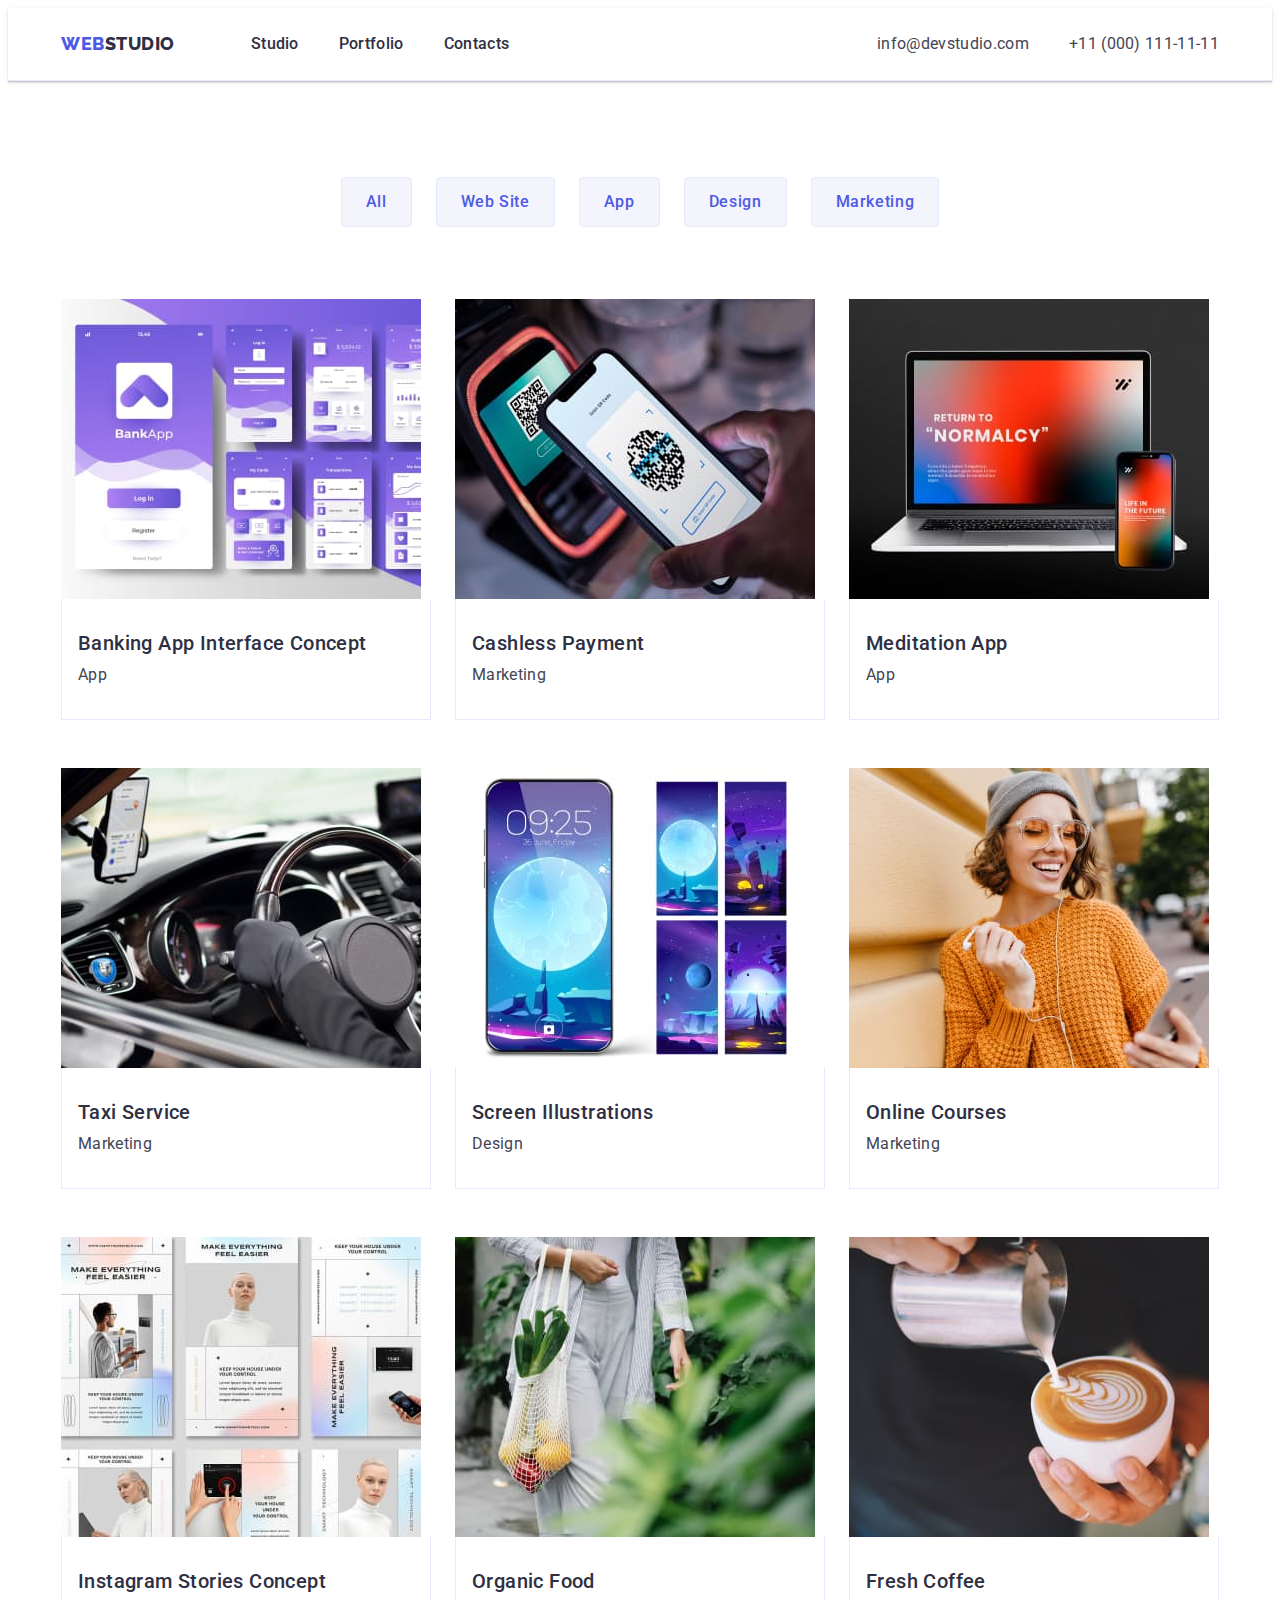
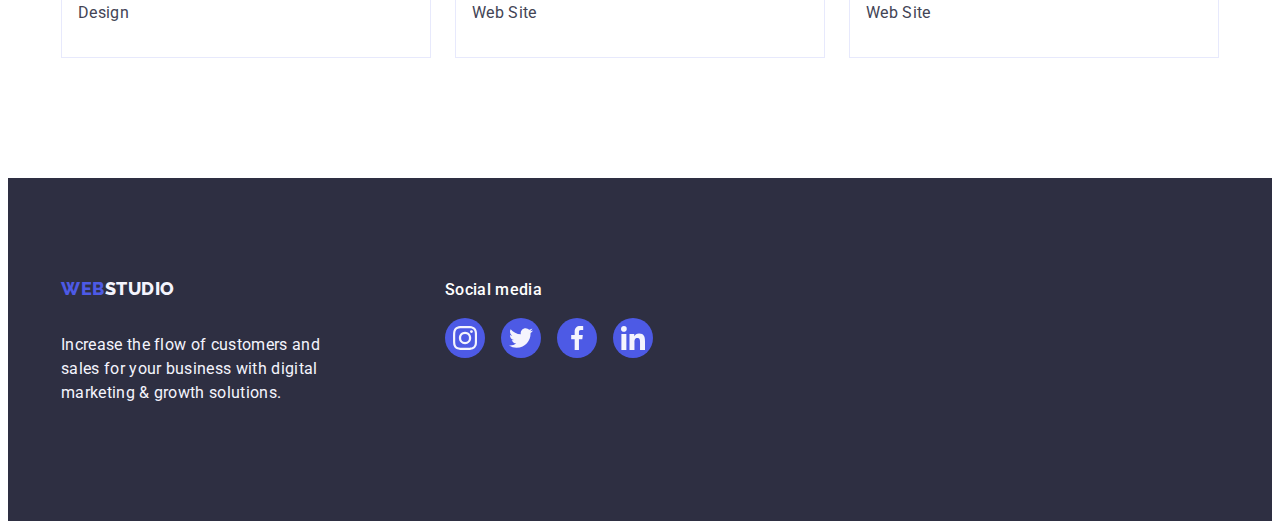
==== portfolio.html @ 21f04bcf "Initial commit" ====
<!DOCTYPE html>
<html lang="en">

<head>
    <meta charset="UTF-8">
    <meta name="viewport" content="width=device-width, initial-scale=1.0">
    <title>Portfolio</title>
    <link rel="preconnect" href="https://fonts.googleapis.com">
    <link rel="preconnect" href="https://fonts.gstatic.com" crossorigin>
    <link href="https://fonts.googleapis.com/css2?family=Raleway:wght@800&family=Roboto:wght@400;500;700;900&display=swap" rel="stylesheet">
    <link rel="stylesheet" href="https://cdnjs.cloudflare.com/ajax/libs/modern-normalize/2.0.0/modern-normalize.min.css" integrity="sha512-4xo8blKMVCiXpTaLzQSLSw3KFOVPWhm/TRtuPVc4WG6kUgjH6J03IBuG7JZPkcWMxJ5huwaBpOpnwYElP/m6wg==" crossorigin="anonymous" referrerpolicy="no-referrer" />
    <link rel="stylesheet" href="./css/styles.css"/>
</head>

<body>
    <header class="header">
        <div class="container header-container">
            <nav class="navigation">
                <a href="./index.html" class="logo link">Web<span class="studio-header">Studio</span></a>
                <ul class="list-menu">
                    <li>
                        <a href="./index.html" class="menu link">Studio</a>
                    </li>
                    <li>
                        <a href="./portfolio.html" class=" menu link">Portfolio</a>
                    </li>
                    <li>
                        <a href="./" class="menu link">Contacts</a>
                    </li>
                </ul>
            </nav>
            <address class="address">
                <ul class="list-contact">
                    <li>
                    <a href="mailto:info@devstudio.com" class="address-link link">info@devstudio.com</a>
                    </li>
                    <li>
                    <a href="tel:+110001111111" class="address-link link">+11 (000) 111-11-11</a>
                    </li>
                </ul>
            </address>
        </div>
    </header>

    <main>
        <section class="section-portfolio">
            <div class="container">
                <h1 class="visually-hidden">Portfolio examples</h1>
                <ul class="filter-buttons">
                <li><button type="button" class="button-add list-item">All</button></li>
                <li><button type="button" class="button-add list-item">Web Site</button></li>
                <li><button type="button" class="button-add list-item">App</button></li>
                <li><button type="button" class="button-add list-item">Design</button></li>
                <li><button type="button" class="button-add list-item">Marketing</button></li>
                </ul>
    
                <ul class="examples">
                    <li class="list-item-ex">
                        <a href="./" class="link list-item-ex-link"><img src="./images/port1.jpg" alt="Screenshots of the bank's mobile app with a purple and white interface" width="360" height="300" />
                            <div class="example">
                                <h2 class="heading-third">Banking App Interface Concept</h2>
                                <p class="paragraph">App</p>
                            </div>
                        </a>
                    </li>
                    <li class="list-item-ex">
                        <a href="./" class="link list-item-ex-link"><img src="./images/port2.jpg" alt="A hand holding a phone with turned on QR code reading application" width="360" height="300" />
                            <div class="example">
                                <h2 class="heading-third">Cashless Payment</h2>
                                <p class="paragraph">Marketing</p>
                            </div>
                        </a>
                    </li>
                    <li class="list-item-ex">
                        <a href="./" class="link list-item-ex-link"><img src="./images/port3.jpg" alt="Laptop and phone running an application with a red background" width="360" height="300" />
                            <div class="example">
                                <h2 class="heading-third">Meditation App</h2>
                                <p class="paragraph">App</p>
                            </div>
                        </a>
                    </li>
                    <li class="list-item-ex">
                        <a href="./" class="link list-item-ex-link"><img src="./images/port4.jpg" alt="Gloved hands holding the steering wheel in a car" width="360" height="300" />
                            <div class="example">
                                <h2 class="heading-third">Taxi Service</h2>
                                <p class="paragraph">Marketing</p>
                            </div>
                        </a>
                    </li>
                    <li class="list-item-ex">
                        <a href="./" class="link list-item-ex-link"><img src="./images/port5.jpg" alt="Phone and screenshots showing the Moon and a space theme and in purple and blue colors" width="360" height="300" />
                            <div class="example">
                                <h2 class="heading-third">Screen Illustrations</h2>
                                <p class="paragraph">Design</p>
                            </div>
                        </a>
                    </li>
                    <li class="list-item-ex">
                        <a href="./" class="link list-item-ex-link"><img src="./images/port6.jpg" alt="Smiling girl with glasses and a yellow sweater holding a phone" width="360" height="300" />
                            <div class="example">
                                <h2 class="heading-third">Online Courses</h2>
                                <p class="paragraph">Marketing</p>
                            </div>
                        </a>
                    </li>
                    <li class="list-item-ex">
                        <a href="./" class="link list-item-ex-link"><img src="./images/port7.jpg" alt="Phone screenshots in bright colors showing people photos and descriptions" width="360" height="300" />
                            <div class="example">
                                <h2 class="heading-third">Instagram Stories Concept</h2>
                                <p class="paragraph">Design</p>
                            </div>    
                    </a>
                    </li>
                    <li class="list-item-ex">
                        <a href="./" class="link list-item-ex-link"><img src="./images/port8.jpg" alt="Part of a person dressed in white holding a bag with fruits and vegetables" width="360" height="300" />
                            <div class="example">
                                <h2 class="heading-third">Organic Food</h2>
                                <p class="paragraph">Web Site</p>
                            </div>    
                        </a>
                    </li>
                    <li class="list-item-ex">
                        <a href="./" class="link list-item-ex-link"><img src="./images/port9.jpg" alt="Hand of a barista making a pattern with cream in a cup of coffee" width="360" height="300" />
                            <div class="example">
                                <h2 class="heading-third">Fresh Coffee</h2>
                                <p class="paragraph">Web Site</p>
                            </div>
                        </a>
                    </li>
                </ul>
            </div>
        </section>
    </main>

    <footer class="footer">
        <div class="container footer-flex">
            <div class="container-footer">
            <a href="./index.html" class="logo link link-footer">Web<span class="studio-footer">Studio</span></a>
            <p class="text-footer">Increase the flow of customers and sales for your business with digital marketing & growth solutions.</p>
            </div>
            <div class="container-footmedia">
                <p class="social-media">Social media</p>
                <ul class="list-footmedia">
                    <li class="footmedia"><a href="./" class="footmedia-link">
                        <svg class="icon-footmedia-fill" width="24" height="24">
                            <use href="./images/icons.svg#icon-media1"></use>
                        </svg>
                    </a></li>
                    <li class="footmedia"><a href="./" class="footmedia-link">
                        <svg class="icon-footmedia-fill" width="24" height="24">
                            <use href="./images/icons.svg#icon-media2"></use>
                        </svg>
                    </a></li>
                    <li class="footmedia"><a href="./" class="footmedia-link">
                        <svg class="icon-footmedia-fill" width="24" height="24">
                            <use href="./images/icons.svg#icon-media3"></use>
                        </svg>
                    </a></li>
                    <li class="footmedia"><a href="./" class="footmedia-link">
                        <svg class="icon-footmedia-fill" width="24" height="24">
                            <use href="./images/icons.svg#icon-media4"></use>
                        </svg>
                    </a></li>
                </ul>
            </div>
        </div>
    </footer>
</body>

</html>
---- css/styles.css ----
:root {
    --CORNFLOWER: #E7E9FC;
    --IRIS: #4D5AE5;
    --NAVY-BLUE: #2E2F42;
    --LIGHTSLATE: #8E8F99;
    --SLATE: #434455;
    --WHITE: #FFFFFF;
    --CLOUD: #F4F4FD;
    --OCEAN: #404BBF;
    --GREY: #2E2F4270;
    --GREEN: #31D0AA;
}

body {
    font-family: 'Roboto', sans-serif;
    color: var(--SLATE);
    background-color: var(--WHITE);
}

.section {
    padding: 120px 0;
}

.section.advantages {
    padding: 120px 0 0 0;
}

.container {
    width: 1158px;
    margin: 0 auto;
    padding: 0 15px;
}

.header-container {
    display: flex;
    justify-content: space-between;
    height: 72px;
    align-items: center;
}

.header {
    border-bottom: 1px solid var(--CORNFLOWER);
    box-shadow: 0px 2px 1px rgba(46, 47, 66, 0.08), 0px 1px 1px rgba(46, 47, 66, 0.16), 0px 1px 6px rgba(46, 47, 66, 0.08);
}

.navigation {
    display: flex;
    align-items: center;
}

.list-menu {
    display: flex;
    gap: 40px;
}

.list-contact {
    display: flex;
    gap: 40px;
}

.link {
    text-decoration: none;
    color: var(--NAVY-BLUE);
    font-size: 16px;
    font-weight: 500;
    line-height: 1.5;
    letter-spacing: 0.02em;
}

.link:hover,
.link:focus {
    color: var(--OCEAN);
}

.logo {
    font-family: 'Raleway', sans-serif;
    color: var(--IRIS);
    font-size: 18px;
    font-weight: 800;
    line-height: 1.17;
    letter-spacing: 0.03em;
    text-transform: uppercase;
    text-decoration: none;
    margin-right: 76px;
}

.studio-header {
    color: var(--NAVY-BLUE);
}

ul {
    list-style-type: none;
    display: flex;
    margin: 0;
    padding: 0;
}

.list-advantages {
    display: flex;
    gap: 24px;
}

.list-item-adv {
    width: calc((100% - 72px) / 4);
}

.menu {
    color: var(--NAVY-BLUE);
    font-size: 16px;
    font-weight: 500;
    line-height: 1.5;
    letter-spacing: 0.02em;
    padding: 24px 0;
}

.address {
    font-style: normal;
}

.address-link {
    color: var(--SLATE);
    text-decoration: none;
    font-size: 16px;
    font-weight: 400;
    line-height: 1.5;
    letter-spacing: 0.02em;
}

.address-link:hover,
.address-link:focus {
    color: var(--OCEAN);
}

.heading-first {
    color: var(--WHITE);
    text-align: center;
    font-size: 56px;
    font-weight: 700;
    line-height: 1.07;
    letter-spacing: 0.02em;
    max-width: 496px;
    margin: 0 auto 48px auto;
}

.list-doing {
    display: flex;
    gap: 24px;
}

.list-item-do {
    width: calc((100% - 48px) / 3);
}

.heading-second {
    color: var(--NAVY-BLUE);
    text-align: center;
    font-size: 36px;
    font-weight: 700;
    line-height: 1.11;
    letter-spacing: 0.02em;
    text-transform: capitalize;
    margin-top: 0;
    margin-bottom: 72px;
}

.heading-third {
    color: var(--NAVY-BLUE);
    font-size: 20px;
    font-weight: 500;
    line-height: 1.2;
    letter-spacing: 0.02em;
    margin-top: 0;
    margin-bottom: 8px;
}

.paragraph {
    color: var(--SLATE);
    font-size: 16px;
    font-weight: 400;
    line-height: 1.5;
    letter-spacing: 0.02em;
    margin: 0;
}

.our-team {
    background-color: var(--CLOUD);
}

.list-team {
    display: flex;
    gap: 24px;
}

.list-item-team {
    width: calc((100% - 72px) / 4);
    border-radius: 0px 0px 4px 4px;
}

.cards {
    background-color: var(--WHITE);
    box-shadow: 0px 2px 1px 0px rgba(46, 47, 66, 0.08), 0px 1px 1px 0px rgba(46, 47, 66, 0.16), 0px 1px 6px 0px rgba(46, 47, 66, 0.08);
}

.card {
    display: flex;
    flex-direction: column;
    align-items: center;
    border: 1px solid var(--CORNFLOWER);
    border-top: none;
    padding: 32px 0;
}

.center {
    text-align: center;
}

img {
    display: block;
}

.main-view {
    background-image: linear-gradient(rgba(46, 47, 66, 0.7), rgba(46, 47, 66, 0.7)), url(../images/background.jpg);
    background-position: center;
    background-repeat: no-repeat;
    background-size: cover;
    padding: 188px 0;
    max-width: 1440px;
    margin-left: auto;
    margin-right: auto;
}

.button-main {
    font-family: 'Roboto', sans-serif;
    background-color: var(--IRIS);
    color: var(--WHITE);
    font-size: 16px;
    font-weight: 500;
    line-height: 1.5;
    letter-spacing: 0.04em;
    cursor: pointer;
    display: block;
    min-width: 169px;
    height: 56px;
    border: none;
    border-radius: 4px;
    margin: 0 auto;
}

.button-main:hover,
.button-main:focus {
    background-color: var(--OCEAN);
}

.icon-adv {
    display: flex;
    align-items: center;
    justify-content: center;
    height: 112px;
    background-color: var(--CLOUD);
    border-radius: 4px;
    margin-bottom: 8px;
}

.list-media {
    display: flex;
    justify-content: center;
    gap: 24px;
    margin-top: 8px;
}

.icon-media {
    width: 40px;
    height: 40px;
}

.icon-media-link {
    width: 100%;
    height: 100%;
    background-color: var(--IRIS);
    border-radius: 50%;
    display: flex;
    justify-content: center;
    align-items: center;
}

.icon-media-fill {
    fill: var(--CLOUD);
}

.icon-media-link:hover,
.icon-media-link:focus {
    background-color: var(--OCEAN);
}

.list-clients {
    display: flex;
    gap: 24px;
}

.client {
    width: calc((100% - 120px) / 6);
    height: 88px;
}

.icon-client-link {
    width: 100%;
    height: 100%;
    border: 1px solid var(--LIGHTSLATE);
    border-radius: 4px;
    display: flex;
    justify-content: center;
    align-items: center;
    color: var(--LIGHTSLATE);
}

.icon-client {
    fill: currentColor;
}

.icon-client-link:hover,
.icon-client-link:focus,
.icon-client-link:active {
   border-color: var(--OCEAN);
   color: var(--OCEAN);
}

.footer-flex {
    display: flex;
    align-items: baseline;
}

.container-footer {
    margin-right: 120px;
}

.container-footmedia {
    margin: 0;
}

.list-footmedia {
    display: flex;
    gap: 16px;
}

.footmedia {
    height: 40px;
    width: 40px;
}

.footmedia-link {
    width: 100%;
    height: 100%;
    background-color: var(--IRIS);
    border-radius: 50%;
    display: flex;
    justify-content: center;
    align-items: center;
}

.footmedia-link:hover,
.footmedia-link:focus,
.footmedia-link:active {
    background-color: var(--GREEN);
}

.icon-footmedia-fill {
    fill: var(--CLOUD);
}

.social-media {
    font-size: 16px;
    font-weight: 500;
    line-height: 1.5;
    letter-spacing: 0.02em;
    color: #FFFFFF;
    margin-bottom: 16px;
    margin-top: 0;
}

.section-portfolio {
    padding: 96px 0 120px 0;
}

.filter-buttons {
    display: flex;
    justify-content: center;
    align-items: flex-start;
    gap: 24px;
    margin-bottom: 72px;
}

.button-add {
    font-family: 'Roboto', sans-serif;
    background-color: var(--CLOUD);
    color: var(--IRIS);
    font-size: 16px;
    font-weight: 500;
    line-height: 1.5;
    letter-spacing: 0.04em;
    cursor: pointer;
    display: flex;
    padding: 12px 24px;
    justify-content: center;
    align-items: center;
    border: 1px solid var(--CORNFLOWER);
    border-radius: 4px;
}

.button-add:hover,
.button-add:focus,
.button-add:active {
    color: var(--WHITE);
    background-color: var(--OCEAN);
    border: 1px solid transparent;
    box-shadow: 0px 3px 1px rgba(0, 0, 0, 0.1), 0px 2px 1px rgba(0, 0, 0, 0.08), 0px 2px 2px rgba(0, 0, 0, 0.12);
    
}

.examples {
    display: flex;
    flex-wrap: wrap;
    column-gap: 24px;
    row-gap: 48px;
}

.list-item-ex-link {
    display: block;
}

.list-item-ex-link:hover,
.list-item-ex-link:focus {
box-shadow: 0px 1px 6px rgba(46, 47, 66, 0.08), 0px 1px 1px rgba(46, 47, 66, 0.16), 0px 2px 1px rgba(46, 47, 66, 0.08);
}

.list-item-ex {
    width: calc((100% - 48px) / 3);
}

.example {
    border: 1px solid var(--CORNFLOWER);
    border-top: none;
    padding: 32px 16px;
}

.footer {
    background-color: var(--NAVY-BLUE);
    color: var(--CLOUD);
    line-height: 1.5;
    letter-spacing: 0.02em;
    padding: 100px 0;
}

.studio-footer,
.text-footer {
    color: var(--CLOUD);
    margin-top: 17.5px;
}

.text-footer {
    width: 264px;
}

.visually-hidden {
    position: absolute;
    width: 1px;
    height: 1px;
    margin: -1px;
    border: 0;
    padding: 0;
    white-space: nowrap;
    clip-path: inset(100%);
    clip: rect(0 0 0 0);
    overflow: hidden;
  }

.link-footer {
    display: inline-block;
    margin-bottom: 16px;
}
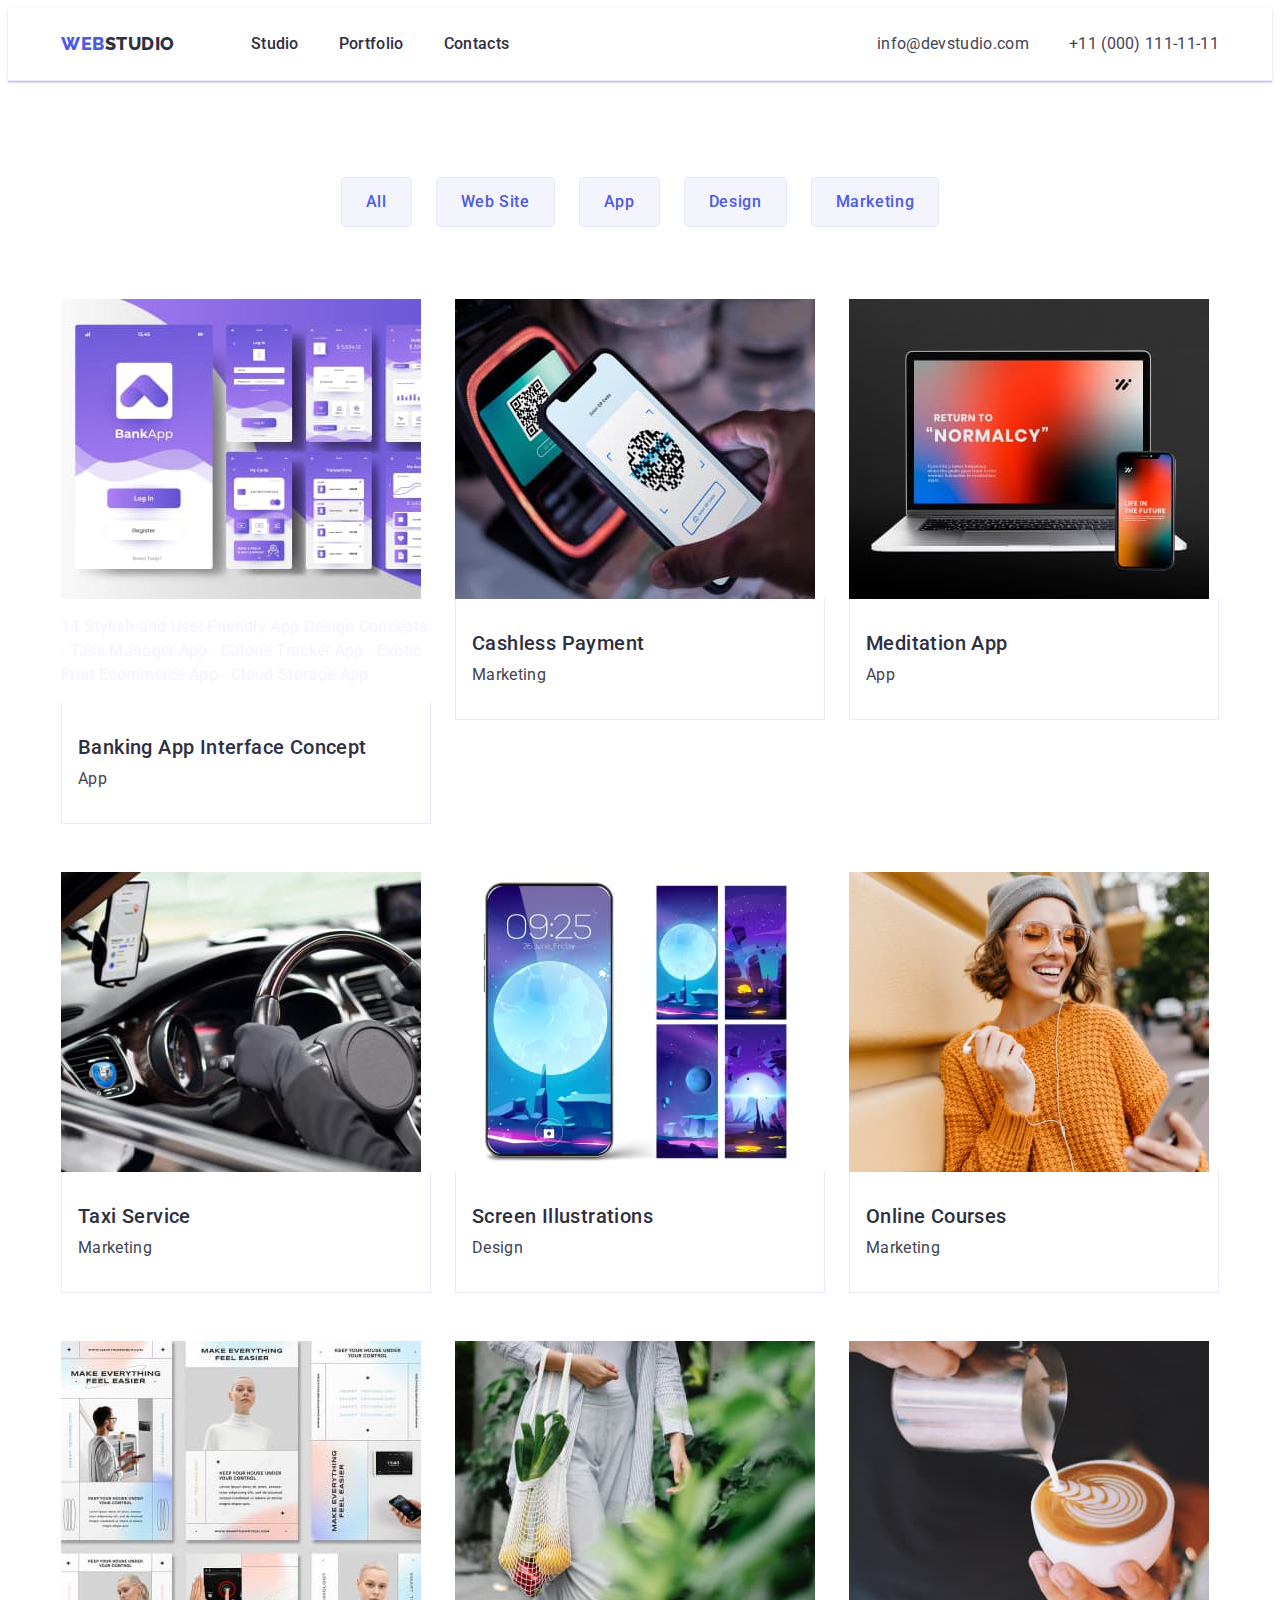
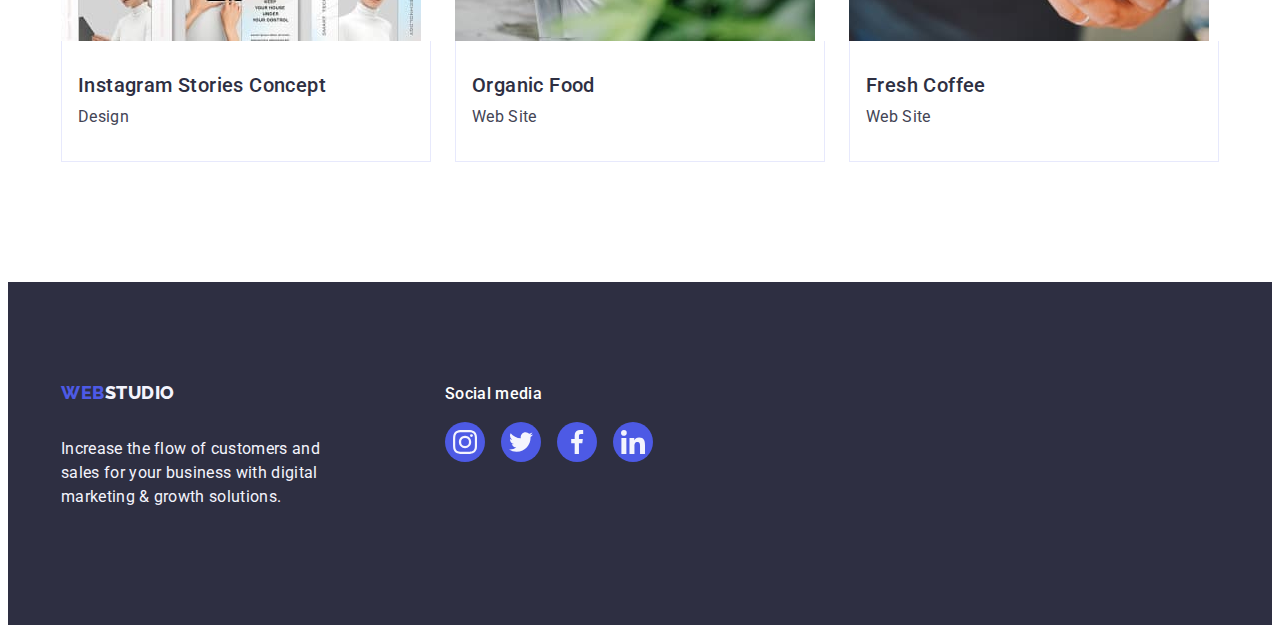
==== commit 1b345ead: "commit add" ====
--- a/portfolio.html
+++ b/portfolio.html
@@ -22,7 +22,7 @@
                         <a href="./index.html" class="menu link">Studio</a>
                     </li>
                     <li>
-                        <a href="./portfolio.html" class=" menu link">Portfolio</a>
+                        <a href="./portfolio.html" class=" menu link is-active">Portfolio</a>
                     </li>
                     <li>
                         <a href="./" class="menu link">Contacts</a>
@@ -57,6 +57,9 @@
                 <ul class="examples">
                     <li class="list-item-ex">
                         <a href="./" class="link list-item-ex-link"><img src="./images/port1.jpg" alt="Screenshots of the bank's mobile app with a purple and white interface" width="360" height="300" />
+                                <div class="box">
+                                  <p>14 Stylish and User-Friendly App Design Concepts · Task Manager App · Calorie Tracker App · Exotic Fruit Ecommerce App · Cloud Storage App</p>
+                                </div>
                             <div class="example">
                                 <h2 class="heading-third">Banking App Interface Concept</h2>
                                 <p class="paragraph">App</p>
--- a/css/styles.css
+++ b/css/styles.css
@@ -9,6 +9,7 @@
     --OCEAN: #404BBF;
     --GREY: #2E2F4270;
     --GREEN: #31D0AA;
+    --DAIRY: #FCFCFC;
 }
 
 body {
@@ -65,11 +66,20 @@
     font-weight: 500;
     line-height: 1.5;
     letter-spacing: 0.02em;
+    transition-property: color;
+    transition-duration: 250ms;
+    transition-timing-function: cubic-bezier(0.4, 0, 0.2, 1);
 }
 
 .link:hover,
 .link:focus {
     color: var(--OCEAN);
+}
+
+.is-active:hover::after {
+content: "";
+display: block;
+border-bottom: 2px solid var(--OCEAN);
 }
 
 .logo {
@@ -124,6 +134,9 @@
     font-weight: 400;
     line-height: 1.5;
     letter-spacing: 0.02em;
+    transition-property: color;
+    transition-duration: 250ms;
+    transition-timing-function: cubic-bezier(0.4, 0, 0.2, 1);
 }
 
 .address-link:hover,
@@ -244,11 +257,41 @@
     border: none;
     border-radius: 4px;
     margin: 0 auto;
+    transition-property: background-color;
+    transition-duration: 250ms;
+    transition-timing-function: cubic-bezier(0.4, 0, 0.2, 1);
 }
 
 .button-main:hover,
 .button-main:focus {
     background-color: var(--OCEAN);
+}
+
+.modal {
+    top: 50%;
+    left: 50%;
+    width: 408px;
+    height: 584px;
+    flex-shrink: 0;
+    background-color: var(--DAIRY);
+    position: fixed;
+    z-index: 1;
+    border-radius: 4px;
+    background: var(--DAIRY, #FCFCFC);
+    box-shadow: 0px 2px 1px 0px rgba(0, 0, 0, 0.20), 0px 1px 3px 0px rgba(0, 0, 0, 0.12), 0px 1px 1px 0px rgba(0, 0, 0, 0.14);
+    transition-property: visibility, opacity, transform;
+    transition-duration: 2s;
+    transform: translateX(-50%) translateY(-50%) scale(1);
+    opacity: 1;
+    visibility: visible;
+    display: block;
+}
+
+.is-hidden {
+    pointer-events: none;
+    visibility: hidden;
+    opacity: 0;
+    transform: translateX(-50%) translateY(-50%) scale(0);
 }
 
 .icon-adv {
@@ -281,6 +324,9 @@
     display: flex;
     justify-content: center;
     align-items: center;
+    transition-property: background-color;
+    transition-duration: 250ms;
+    transition-timing-function: cubic-bezier(0.4, 0, 0.2, 1);
 }
 
 .icon-media-fill {
@@ -311,6 +357,9 @@
     justify-content: center;
     align-items: center;
     color: var(--LIGHTSLATE);
+    transition-property: color;
+    transition-duration: 250ms;
+    transition-timing-function: cubic-bezier(0.4, 0, 0.2, 1);
 }
 
 .icon-client {
@@ -355,6 +404,9 @@
     display: flex;
     justify-content: center;
     align-items: center;
+    transition-property: background-color;
+    transition-duration: 250ms;
+    transition-timing-function: cubic-bezier(0.4, 0, 0.2, 1);
 }
 
 .footmedia-link:hover,
@@ -404,6 +456,9 @@
     align-items: center;
     border: 1px solid var(--CORNFLOWER);
     border-radius: 4px;
+    transition-property: background-color, color, box-shadow;
+    transition-duration: 250ms;
+    transition-timing-function: cubic-bezier(0.4, 0, 0.2, 1);
 }
 
 .button-add:hover,
@@ -425,6 +480,9 @@
 
 .list-item-ex-link {
     display: block;
+    transition-property: box-shadow;
+    transition-duration: 250ms;
+    transition-timing-function: cubic-bezier(0.4, 0, 0.2, 1);
 }
 
 .list-item-ex-link:hover,
@@ -440,6 +498,16 @@
     border: 1px solid var(--CORNFLOWER);
     border-top: none;
     padding: 32px 16px;
+}
+
+.box > p {
+    color: var(--CLOUD);
+    font-family: Roboto;
+    font-size: 16px;
+    font-style: normal;
+    font-weight: 400;
+    line-height: 1.5;
+    letter-spacing: 0.32px;
 }
 
 .footer {
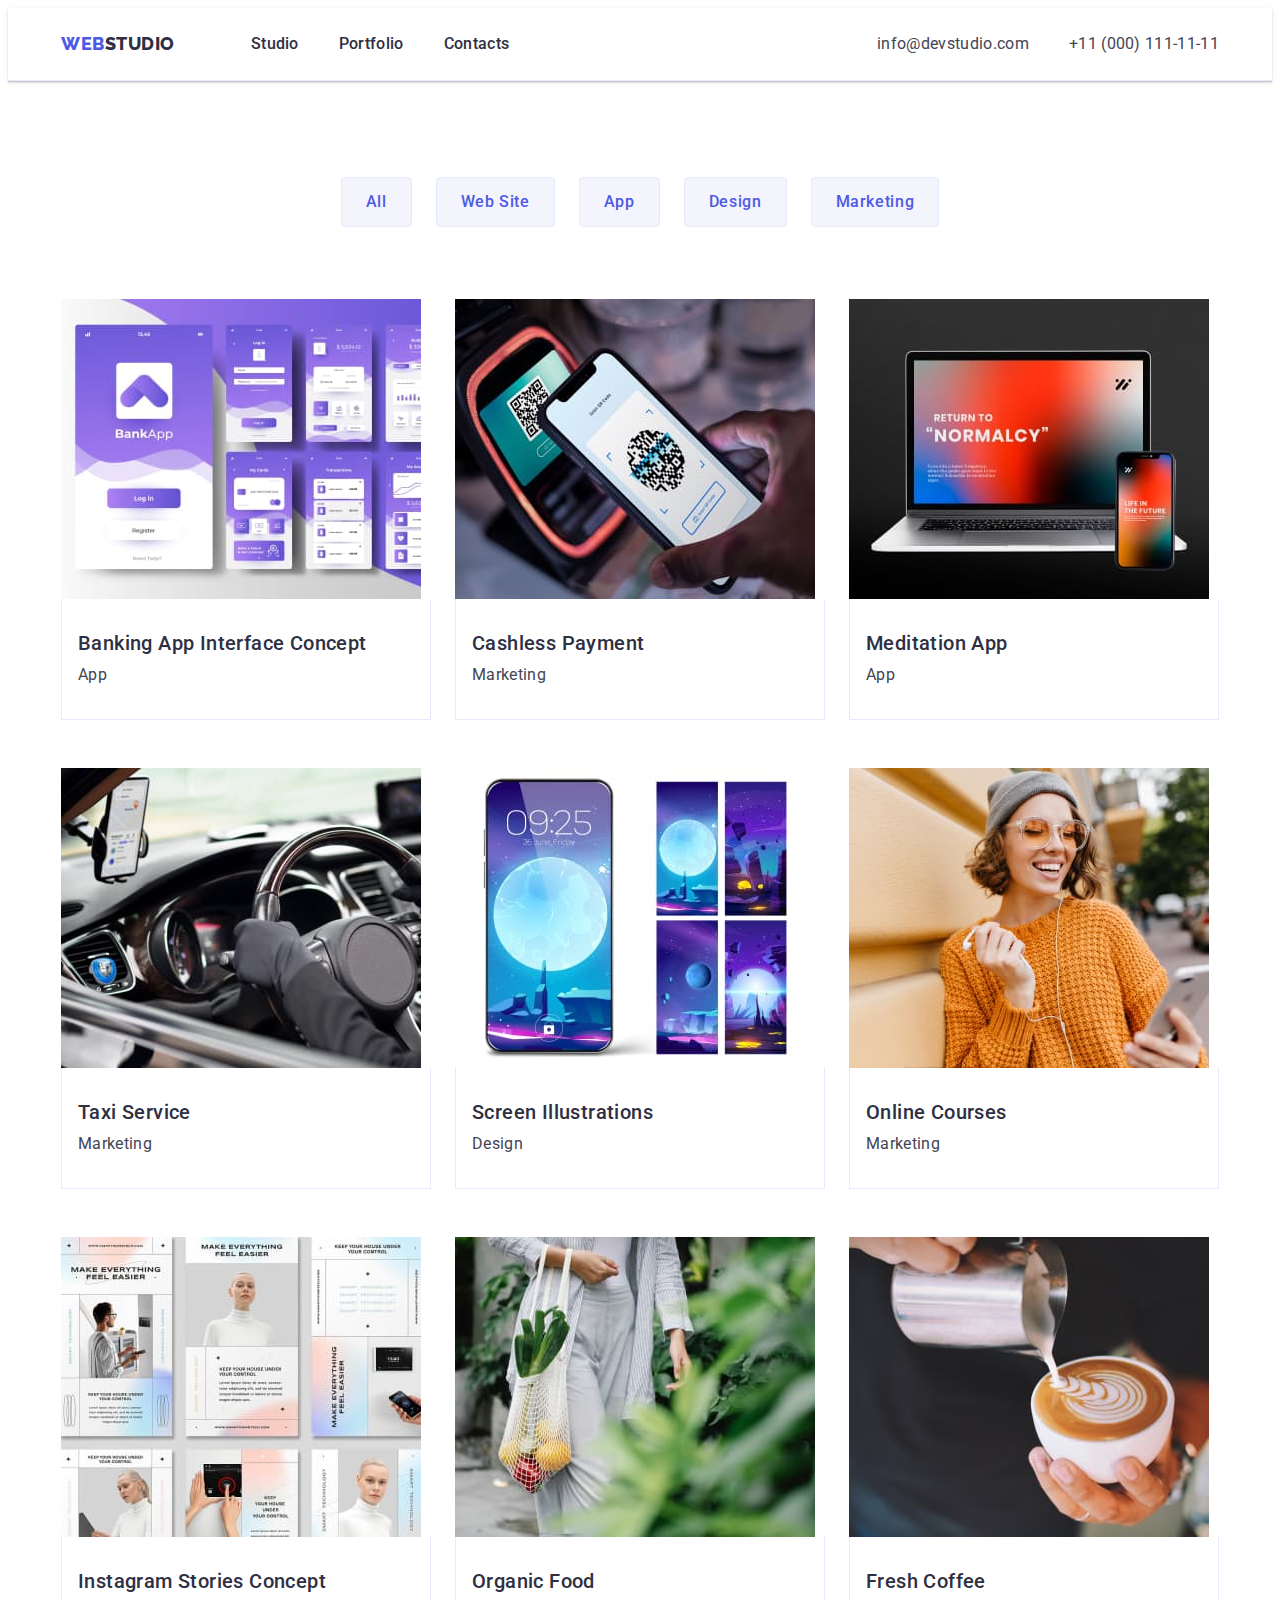
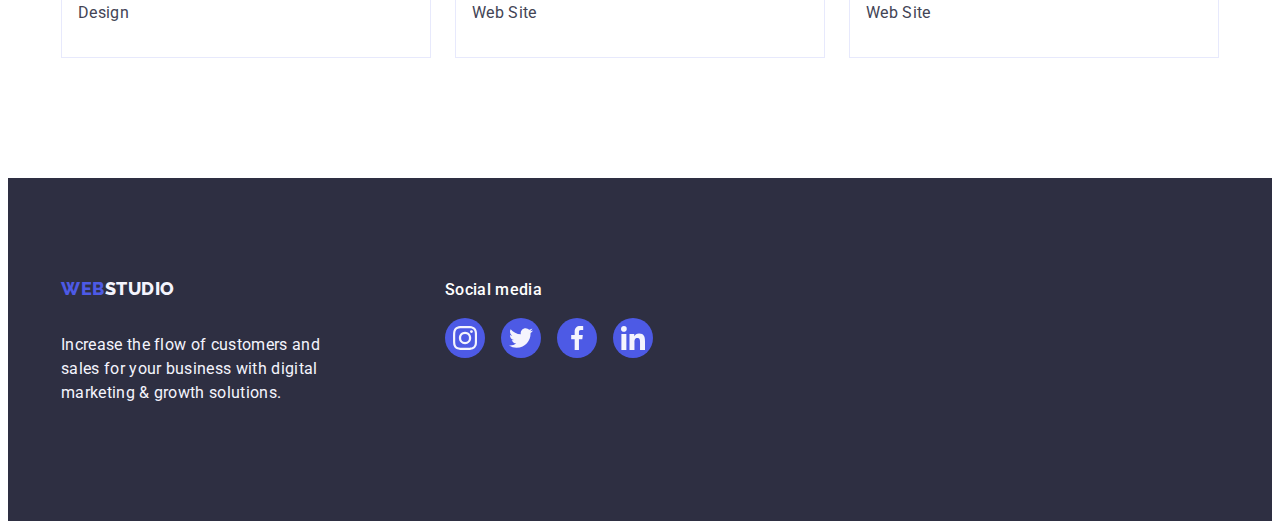
==== commit 61feca24: "commit add" ====
--- a/portfolio.html
+++ b/portfolio.html
@@ -56,10 +56,10 @@
     
                 <ul class="examples">
                     <li class="list-item-ex">
-                        <a href="./" class="link list-item-ex-link"><img src="./images/port1.jpg" alt="Screenshots of the bank's mobile app with a purple and white interface" width="360" height="300" />
-                                <div class="box">
-                                  <p>14 Stylish and User-Friendly App Design Concepts · Task Manager App · Calorie Tracker App · Exotic Fruit Ecommerce App · Cloud Storage App</p>
-                                </div>
+                        <a href="./" class="link list-item-ex-link">
+                            <div class="example-box"><img src="./images/port1.jpg" alt="Screenshots of the bank's mobile app with a purple and white interface" width="360" height="300" />
+                                  <p class="example-box-paragraph">14 Stylish and User-Friendly App Design Concepts · Task Manager App · Calorie Tracker App · Exotic Fruit Ecommerce App · Cloud Storage App</p>
+                            </div>
                             <div class="example">
                                 <h2 class="heading-third">Banking App Interface Concept</h2>
                                 <p class="paragraph">App</p>
--- a/css/styles.css
+++ b/css/styles.css
@@ -66,9 +66,7 @@
     font-weight: 500;
     line-height: 1.5;
     letter-spacing: 0.02em;
-    transition-property: color;
-    transition-duration: 250ms;
-    transition-timing-function: cubic-bezier(0.4, 0, 0.2, 1);
+    transition: color 250ms cubic-bezier(0.4, 0, 0.2, 1);
 }
 
 .link:hover,
@@ -76,10 +74,21 @@
     color: var(--OCEAN);
 }
 
-.is-active:hover::after {
-content: "";
-display: block;
-border-bottom: 2px solid var(--OCEAN);
+.is-active {
+    color: var(--OCEAN);
+    display: relative;
+}
+
+.is-active::after {
+    content: '';
+    position: absolute;
+    left: 0;
+    bottom: -1px;
+    height: 4px;
+    background-color: var(--OCEAN);
+    border-bottom-width: 5px;
+    border-bottom-style: solid;
+    border-radius: 2px;
 }
 
 .logo {
@@ -134,9 +143,7 @@
     font-weight: 400;
     line-height: 1.5;
     letter-spacing: 0.02em;
-    transition-property: color;
-    transition-duration: 250ms;
-    transition-timing-function: cubic-bezier(0.4, 0, 0.2, 1);
+    transition: color 250ms cubic-bezier(0.4, 0, 0.2, 1);
 }
 
 .address-link:hover,
@@ -257,41 +264,12 @@
     border: none;
     border-radius: 4px;
     margin: 0 auto;
-    transition-property: background-color;
-    transition-duration: 250ms;
-    transition-timing-function: cubic-bezier(0.4, 0, 0.2, 1);
+    transition: background-color 250ms cubic-bezier(0.4, 0, 0.2, 1);
 }
 
 .button-main:hover,
 .button-main:focus {
     background-color: var(--OCEAN);
-}
-
-.modal {
-    top: 50%;
-    left: 50%;
-    width: 408px;
-    height: 584px;
-    flex-shrink: 0;
-    background-color: var(--DAIRY);
-    position: fixed;
-    z-index: 1;
-    border-radius: 4px;
-    background: var(--DAIRY, #FCFCFC);
-    box-shadow: 0px 2px 1px 0px rgba(0, 0, 0, 0.20), 0px 1px 3px 0px rgba(0, 0, 0, 0.12), 0px 1px 1px 0px rgba(0, 0, 0, 0.14);
-    transition-property: visibility, opacity, transform;
-    transition-duration: 2s;
-    transform: translateX(-50%) translateY(-50%) scale(1);
-    opacity: 1;
-    visibility: visible;
-    display: block;
-}
-
-.is-hidden {
-    pointer-events: none;
-    visibility: hidden;
-    opacity: 0;
-    transform: translateX(-50%) translateY(-50%) scale(0);
 }
 
 .icon-adv {
@@ -324,13 +302,11 @@
     display: flex;
     justify-content: center;
     align-items: center;
-    transition-property: background-color;
-    transition-duration: 250ms;
-    transition-timing-function: cubic-bezier(0.4, 0, 0.2, 1);
+    transition: background-color 250ms cubic-bezier(0.4, 0, 0.2, 1);
 }
 
 .icon-media-fill {
-    fill: var(--CLOUD);
+    background-color: var(--CLOUD);
 }
 
 .icon-media-link:hover,
@@ -357,9 +333,7 @@
     justify-content: center;
     align-items: center;
     color: var(--LIGHTSLATE);
-    transition-property: color;
-    transition-duration: 250ms;
-    transition-timing-function: cubic-bezier(0.4, 0, 0.2, 1);
+    transition: border-color 250ms cubic-bezier(0.4, 0, 0.2, 1), color 250ms cubic-bezier(0.4, 0, 0.2, 1);
 }
 
 .icon-client {
@@ -404,9 +378,7 @@
     display: flex;
     justify-content: center;
     align-items: center;
-    transition-property: background-color;
-    transition-duration: 250ms;
-    transition-timing-function: cubic-bezier(0.4, 0, 0.2, 1);
+    transition: background-color 250ms cubic-bezier(0.4, 0, 0.2, 1);
 }
 
 .footmedia-link:hover,
@@ -456,9 +428,7 @@
     align-items: center;
     border: 1px solid var(--CORNFLOWER);
     border-radius: 4px;
-    transition-property: background-color, color, box-shadow;
-    transition-duration: 250ms;
-    transition-timing-function: cubic-bezier(0.4, 0, 0.2, 1);
+    transition: background-color 250ms cubic-bezier(0.4, 0, 0.2, 1), color 250ms cubic-bezier(0.4, 0, 0.2, 1), box-shadow 250ms cubic-bezier(0.4, 0, 0.2, 1), transition: border 250ms cubic-bezier(0.4, 0, 0.2, 1);
 }
 
 .button-add:hover,
@@ -480,14 +450,13 @@
 
 .list-item-ex-link {
     display: block;
-    transition-property: box-shadow;
-    transition-duration: 250ms;
-    transition-timing-function: cubic-bezier(0.4, 0, 0.2, 1);
+    transition: box-shadow 250ms cubic-bezier(0.4, 0, 0.2, 1);
 }
 
 .list-item-ex-link:hover,
 .list-item-ex-link:focus {
 box-shadow: 0px 1px 6px rgba(46, 47, 66, 0.08), 0px 1px 1px rgba(46, 47, 66, 0.16), 0px 2px 1px rgba(46, 47, 66, 0.08);
+transform: translateY(0%);
 }
 
 .list-item-ex {
@@ -500,14 +469,27 @@
     padding: 32px 16px;
 }
 
-.box > p {
+.example-box {
+    position: relative;
+    overflow: hidden;
+}
+
+.example-box-paragraph {
+    position: absolute;
+    top: 0;
+    background-color: var(--IRIS);
     color: var(--CLOUD);
-    font-family: Roboto;
     font-size: 16px;
     font-style: normal;
     font-weight: 400;
     line-height: 1.5;
-    letter-spacing: 0.32px;
+    letter-spacing: 0.02em;
+    padding: 40px 32px;
+    height: 100%;
+    width: 100%;
+    transform: translateY(100%);
+    transition: transform 250ms cubic-bezier(0.4, 0, 0.2, 1);
+    margin: 0;
 }
 
 .footer {
@@ -544,4 +526,65 @@
 .link-footer {
     display: inline-block;
     margin-bottom: 16px;
+}
+
+.modal {
+    position: fixed;
+    top: 0;
+    left: 0;
+    width: 100%;
+    height: 100%;
+    background-color: rgba(46, 47, 66, 0.4),;
+    transition: opacity 250ms cubic-bezier(0.4, 0, 0.2, 1), visibility 250ms cubic-bezier(0.4, 0, 0.2, 1);
+}
+
+.is-hidden {
+    pointer-events: none;
+    visibility: hidden;
+    opacity: 0;
+}
+
+.modal-window {
+    position: absolute;
+    top: 50%;
+    left: 50%;
+    transform: translate(-50%, -50%) scale(1);
+    width: 408px;
+    min-height: 584px;
+    background-color: var(--DAIRY);
+    box-shadow: z wartościami 0px 1px 1px rgba(0, 0, 0, 0.14), 0px 1px 3px rgba(0, 0, 0, 0.12), 0px 2px 1px rgba(0, 0, 0, 0.2);
+    border-radius: 4px;
+    transition: transform 250ms cubic-bezier(0.4, 0, 0.2, 1);
+}
+
+.modal-button {
+    position: absolute;
+    top: 24px;
+    right: 24px;
+    width: 24px;
+    height: 24px;
+    border-radius: 50%;
+    display: flex;
+    align-items: center;
+    justify-content: center;
+    background-color: var(--CORNFLOWER);
+    border: 1px solid rgba(0, 0, 0, 0.1);
+    padding: 0;
+    cursor: pointer;
+    transition: background-color 250ms cubic-bezier(0.4, 0, 0.2, 1), border 250ms cubic-bezier(0.4, 0, 0.2, 1);
+}
+
+.modal-button:hover {
+    background-color: var(--OCEAN);
+    border: none;
+}
+
+.modal-cross {
+    fill: var(--NAVY-BLUE);
+    transition: fill 250ms cubic-bezier(0.4, 0, 0.2, 1);
+}
+
+.modal-cross:hover,
+.modal-cross:focus {
+    fill: var(--WHITE);
 }